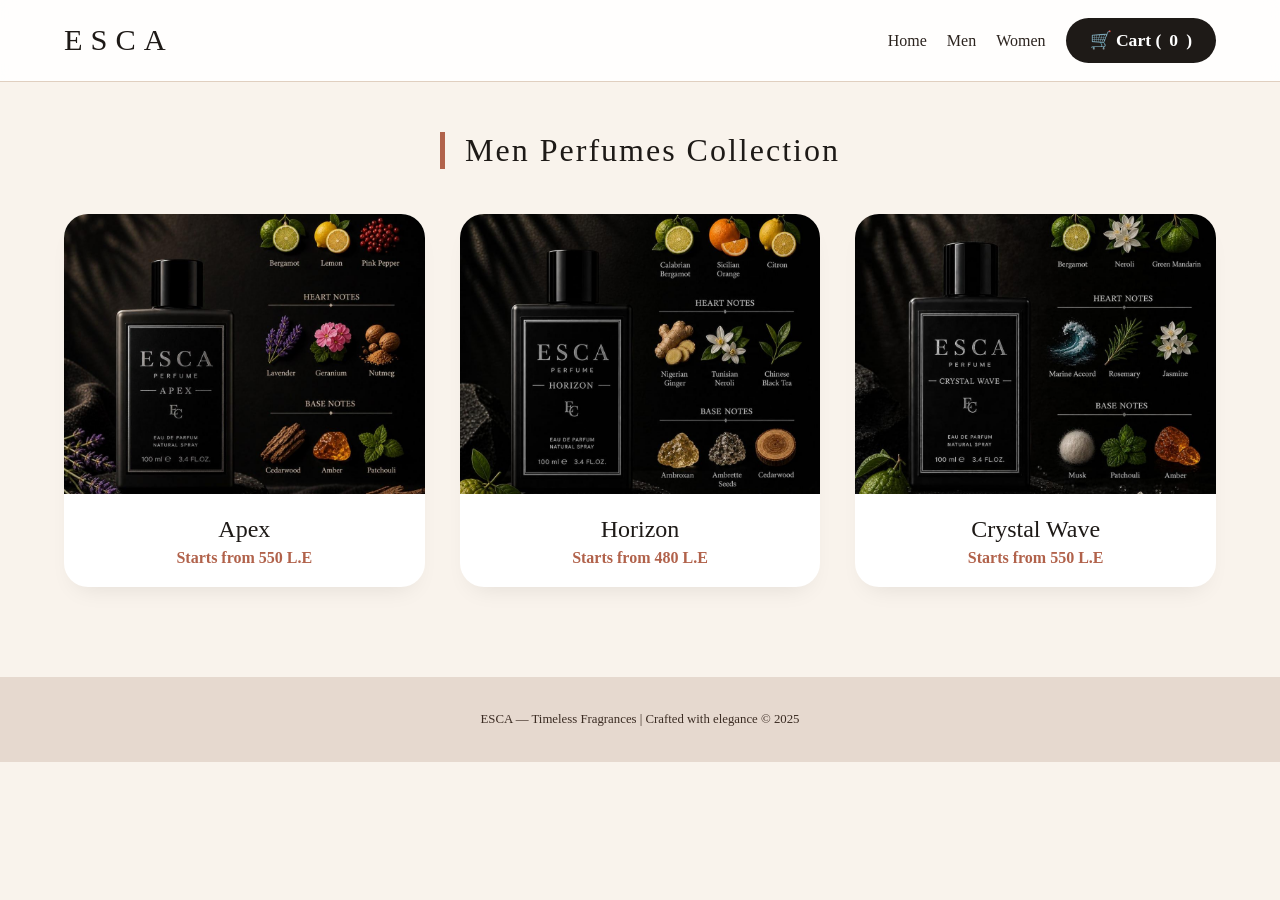
==== men.html @ ed93bd60 "Add files via upload" ====
<!DOCTYPE html>
<html lang="en">
<head>
    <meta charset="UTF-8">
    <meta name="viewport" content="width=device-width, initial-scale=1.0, user-scalable=yes">
    <title>ESCA - Men Perfumes</title>
    <link rel="stylesheet" href="style.css">
</head>
<body>

<header>
    <h1>ESCA</h1>
    <nav>
        <a href="index.html">Home</a>
        <a href="men.html">Men</a>
        <a href="women.html">Women</a>
        <button id="cart-btn">🛒 Cart (<span id="cart-count">0</span>)</button>
    </nav>
</header>

<main>
    <section class="collection">
        <h2>Men Perfumes Collection</h2>
        <div class="products-grid">
            <div class="perfume-card" data-product="Apex">
                <img src="men1.jpg.jpeg" alt="Apex">
                <h3>Apex</h3>
                <span>Starts from 550 L.E</span>
            </div>
            <div class="perfume-card" data-product="Horizon">
                <img src="men2.jpg.jpeg" alt="Horizon">
                <h3>Horizon</h3>
                <span>Starts from 480 L.E</span>
            </div>
            <div class="perfume-card" data-product="Crystal Wave">
                <img src="men3.jpg.jpeg" alt="Crystal Wave">
                <h3>Crystal Wave</h3>
                <span>Starts from 550 L.E</span>
            </div>
        </div>
    </section>
</main>

<footer>
    <p>ESCA — Timeless Fragrances | Crafted with elegance © 2025</p>
</footer>

<!-- MODAL -->
<div id="productModal" class="modal-overlay">
    <div class="product-modal">
        <div class="modal-close" id="closeModalBtn">✕</div>
        <div class="modal-inner">
            <div class="modal-image">
                <img id="modalImg" src="" alt="perfume">
            </div>
            <div class="modal-details">
                <h2 id="modalTitle"></h2>
                <div class="price-badge" id="modalPriceHint">Select size</div>
                <div class="size-selector">
                    <button class="size-btn" id="size50Btn">50 ML — </button>
                    <button class="size-btn" id="size100Btn">100 ML — </button>
                </div>
                <div class="fragrance-notes" id="fragranceNotesBox">
                    <h4>✨ Fragrance notes</h4>
                    <p id="notesText">Experience the signature ESCA blend.</p>
                </div>
            </div>
        </div>
    </div>
</div>

<div id="cartSidebar" class="cart-sidebar">
    <div class="cart-header">
        <h2>Your Cart</h2>
        <span class="close-cart" id="closeCartSidebarBtn">✕</span>
    </div>
    <ul id="cartList"></ul>
    <div class="cart-total">
        <span>Total:</span>
        <span id="cartTotal">0</span>
        <span>L.E</span>
    </div>
    
    <!-- حقول بيانات العميل -->
    <div class="customer-info">
        <h3>📋 Delivery Details</h3>
        <input type="text" id="customerName" placeholder="Full Name" class="cart-input">
        <input type="tel" id="customerPhone" placeholder="Phone Number" class="cart-input">
        <textarea id="customerAddress" placeholder="Full Address (Street, City, Building)" rows="3" class="cart-input"></textarea>
    </div>
    
    <button class="place-order-btn" id="whatsappOrderBtn">📲 Place Order via WhatsApp</button>
</div>

<!-- 1. استدعاء مكتبات فايربيز الأساسية -->
<script src="https://www.gstatic.com/firebasejs/10.8.0/firebase-app-compat.js"></script>
<script src="https://www.gstatic.com/firebasejs/10.8.0/firebase-firestore-compat.js"></script>

<!-- 2. ربط الفايربيز بمشروعك وتشغيل قاعدة البيانات -->
<script>
  const firebaseConfig = {
    apiKey: "AIzaSyCxBPD-orqHQqcExpM0kJfXnNjss--DFhM",
    authDomain: "esca-d3e5d.firebaseapp.com",
    projectId: "esca-d3e5d",
    storageBucket: "esca-d3e5d.firebasestorage.app",
    messagingSenderId: "375569449165",
    appId: "1:375569449165:web:48f9afd018ecf5d6ca2984",
    measurementId: "G-6FMXDCWFWV"
  };

  firebase.initializeApp(firebaseConfig);
  var db = firebase.firestore();
</script>

<!-- 3. ملف الكود بتاعك العادي جداً -->
<script src="script.js"></script>
</body>
</html>
---- style.css ----
* {
    margin: 0;
    padding: 0;
    box-sizing: border-box;
    font-family: 'Segoe UI', 'poppins', 'Times New Roman', serif;
}

body {
    background: #f9f3ec;
    color: #1e1a17;
    scroll-behavior: smooth;
}

::-webkit-scrollbar {
    width: 6px;
}
::-webkit-scrollbar-track {
    background: #e2d5ca;
}
::-webkit-scrollbar-thumb {
    background: #3a2c27;
    border-radius: 8px;
}

/* HEADER */
header {
    display: flex;
    justify-content: space-between;
    align-items: center;
    padding: 18px 5%;
    background: #ffffffdd;
    backdrop-filter: blur(8px);
    position: sticky;
    top: 0;
    z-index: 100;
    border-bottom: 1px solid #e0cfc0;
    flex-wrap: wrap;
}
header h1 {
    font-size: 1.9rem;
    letter-spacing: 8px;
    font-weight: 500;
    color: #1e1a17;
}
nav {
    display: flex;
    align-items: center;
    gap: 20px;
    flex-wrap: wrap;
}
nav a {
    text-decoration: none;
    color: #2c241f;
    font-weight: 500;
    transition: 0.2s;
    font-size: 1rem;
}
nav a:hover {
    color: #b1624b;
    border-bottom: 1px solid #b1624b;
}
#cart-btn, nav button {
    background: #1e1a17;
    border: none;
    padding: 12px 24px;
    border-radius: 40px;
    color: white;
    font-size: 1.1rem;
    cursor: pointer;
    transition: 0.2s;
    display: inline-flex;
    align-items: center;
    gap: 8px;
    font-weight: 600;
}
#cart-btn:hover, nav button:hover {
    background: #b1624b;
    transform: scale(0.97);
}
/* ========================
   HOME PAGE - زي الأول بالضبط
   ======================== */

.home {
    text-align: center;
    padding: 120px 20px;
    background: #f3e6dc;
    min-height: 70vh;
    display: flex;
    flex-direction: column;
    justify-content: center;
}

.home h2 {
    font-size: 55px;
    letter-spacing: 4px;
    font-weight: 500;
    margin-bottom: 20px;
    color: #2c241f;
}

.line {
    width: 100px;
    height: 2px;
    background: #b1624b;
    margin: 15px auto;
}

.home p {
    font-size: 20px;
    width: 600px;
    max-width: 90%;
    margin: 20px auto 40px;
    line-height: 1.6;
    color: #3f2e26;
}

.home-buttons {
    display: flex;
    justify-content: center;
    flex-wrap: wrap;
    gap: 20px;
    margin-top: 20px;
}

.home-buttons button {
    padding: 15px 35px;
    margin: 10px;
    border: 1.5px solid #2c241f;
    background: transparent;
    cursor: pointer;
    font-size: 15px;
    letter-spacing: 2px;
    font-weight: 600;
    transition: 0.3s;
    border-radius: 40px;
    color: #2c241f;
}

.home-buttons button:hover {
    background: #2c241f;
    color: #f3e8dc;
}

@keyframes fadeInUp {
    from {
        opacity: 0;
        transform: translateY(30px);
    }
    to {
        opacity: 1;
        transform: translateY(0);
    }
}

/* خط صغير تحت ESCA */
.esca-line {
    width: 120px;
    height: 2px;
    background: #b1624b;
    margin: 20px auto 30px;
}

/* العبارة الجذابة */
.tagline-big {
    margin-bottom: 50px;
}

.tagline-big p {
    font-size: clamp(1.2rem, 5vw, 1.8rem);
    font-style: italic;
    color: #5c3d2e;
    font-weight: 400;
    letter-spacing: 2px;
    max-width: 700px;
    margin: 0 auto;
    line-height: 1.6;
}

/* زراير كبار جنب بعض */
.home-buttons {
    display: flex;
    justify-content: center;
    gap: 30px;
    flex-wrap: wrap;
}

.home-buttons a {
    text-decoration: none;
}

.home-buttons button {
    padding: 18px 50px;
    font-size: 1.1rem;
    font-weight: 700;
    letter-spacing: 3px;
    border: 2px solid #2c241f;
    background: transparent;
    cursor: pointer;
    transition: 0.3s;
    border-radius: 50px;
    color: #2c241f;
    min-width: 220px;
}

.home-buttons button:hover {
    background: #2c241f;
    color: #f3e6dc;
    transform: scale(1.05);
    box-shadow: 0 8px 25px rgba(0,0,0,0.1);
}
/* النجوم */
.stars {
    position: absolute;
    top: 0;
    left: 0;
    width: 100%;
    height: 100%;
    pointer-events: none;
    overflow: hidden;
    z-index: 1;
}

.star {
    position: absolute;
    background: #c4a77d;
    border-radius: 50%;
    animation: twinkle 3s infinite ease-in-out;
}

.star.gold {
    background: #d4af37;
    box-shadow: 0 0 6px #d4af37;
}

@keyframes twinkle {
    0%, 100% { opacity: 0.15; transform: scale(1); }
    50% { opacity: 0.7; transform: scale(1.2); }
}

.home-content {
    position: relative;
    z-index: 2;
    padding: 40px 20px;
}

/* كلمة ESCA - كبيرة وحروف متفرقة */
.esca-title {
    display: flex;
    justify-content: center;
    gap: 35px;
    margin-bottom: 40px;
    flex-wrap: wrap;
}

.letter {
    font-size: clamp(5rem, 20vw, 12rem);
    font-weight: 900;
    background: linear-gradient(135deg, #8b6914, #c4a77d, #d4af37, #8b5e3c);
    background-size: 300% 300%;
    -webkit-background-clip: text;
    background-clip: text;
    color: transparent;
    animation: letterGlow 3s ease infinite, float 2s ease-in-out infinite;
    display: inline-block;
    letter-spacing: 20px;
}

@keyframes letterGlow {
    0%, 100% { filter: drop-shadow(0 0 3px #c4a77d); }
    50% { filter: drop-shadow(0 0 20px #d4af37); }
}

@keyframes float {
    0%, 100% { transform: translateY(0px); }
    50% { transform: translateY(-12px); }
}

.letter:nth-child(1) { animation-delay: 0s; }
.letter:nth-child(2) { animation-delay: 0.1s; }
.letter:nth-child(3) { animation-delay: 0.2s; }
.letter:nth-child(4) { animation-delay: 0.3s; }

/* السطر العلوي */
.tagline {
    margin: 30px 0;
}

.glow {
    font-size: 1.3rem;
    letter-spacing: 5px;
    color: #8b5e3c;
    text-shadow: 0 0 8px #d4af37;
    animation: pulseGlow 2s ease infinite;
}

@keyframes pulseGlow {
    0%, 100% { opacity: 0.7; text-shadow: 0 0 3px #c4a77d; }
    50% { opacity: 1; text-shadow: 0 0 15px #d4af37; }
}

/* الجملة */
r-radius: 30px;
/* الجملة - من غير صندوق، أنيق وبسيط */
/* الجملة - خط رفيع تحت */
.hero-quote {
    margin: 50px auto;
    max-width: 800px;
}

.hero-quote p {
    font-size: 1.5rem;
    font-style: italic;
    color: #5c3d2e;
    line-height: 1.8;
    letter-spacing: 1px;
    font-weight: 400;
    border-bottom: 1px solid #c4a77d;
    display: inline-block;
    padding-bottom: 12px;
}


/* زراير الهوم - بنية وكبيرة */
.home .home-buttons button {
    background: #5c3d2e;
    border: 1px solid #c4a77d;
    color: #f5ede4;
    font-weight: 700;
    font-size: 1.1rem;
    padding: 16px 42px;
    letter-spacing: 2px;
    transition: 0.3s;
    border-radius: 50px;
}

.home .home-buttons button:hover {
    background: #c4a77d;
    color: #3d2a1f;
    border-color: #8b6914;
    transform: scale(1.03);
    box-shadow: 0 5px 20px rgba(92, 61, 46, 0.3);
}

/* ========================
   COLLECTION PAGES (men - women)
   ======================== */

.collection {
    text-align: center;
    padding: 50px 5%;
}
.collection h2 {
    font-size: 2rem;
    margin-bottom: 45px;
    font-weight: 500;
    letter-spacing: 2px;
    border-left: 5px solid #b1624b;
    display: inline-block;
    padding-left: 20px;
}
.products-grid {
    display: grid;
    grid-template-columns: repeat(auto-fit, minmax(270px, 1fr));
    gap: 35px;
    max-width: 1400px;
    margin: 0 auto;
}
.perfume-card {
    background: white;
    border-radius: 24px;
    overflow: hidden;
    cursor: pointer;
    transition: all 0.3s ease;
    box-shadow: 0 12px 24px -12px rgba(0,0,0,0.1);
    text-align: center;
    padding-bottom: 20px;
}
.perfume-card:hover {
    transform: translateY(-8px);
    box-shadow: 0 22px 30px -12px rgba(0,0,0,0.2);
}
.perfume-card img {
    width: 100%;
    height: 280px;
    object-fit: cover;
    background: #f7ede4;
    transition: 0.3s;
}
.perfume-card h3 {
    margin: 18px 0 6px;
    font-size: 1.5rem;
    font-weight: 500;
}
.perfume-card span {
    color: #b1624b;
    font-weight: 600;
    font-size: 1rem;
}

/* ========================
   MODAL - LARGE POPUP
   ======================== */

.modal-overlay {
    display: none;
    position: fixed;
    top: 0;
    left: 0;
    width: 100%;
    height: 100%;
    background-color: rgba(0, 0, 0, 0.7);
    backdrop-filter: blur(6px);
    z-index: 1000;
    justify-content: center;
    align-items: center;
}
.product-modal {
    background: #ffffff;
    width: 95%;
    max-width: 1200px;
    max-height: 85vh;
    border-radius: 32px;
    display: flex;
    flex-direction: column;
    overflow-y: auto;
    position: relative;
    animation: fadeSlideUp 0.25s ease;
}
@keyframes fadeSlideUp {
    from {
        opacity: 0;
        transform: translateY(30px);
    }
    to {
        opacity: 1;
        transform: translateY(0);
    }
}
.modal-inner {
    display: flex;
    flex-wrap: wrap;
}
.modal-image {
    flex: 1;
    background: #faf0e8;
    display: flex;
    align-items: center;
    justify-content: center;
    padding: 40px;
}
.modal-image img {
    max-width: 100%;
    max-height: 450px;
    object-fit: contain;
    border-radius: 24px;
    box-shadow: 0 10px 18px rgba(0,0,0,0.1);
}
.modal-details {
    flex: 1.2;
    padding: 35px 40px;
    display: flex;
    flex-direction: column;
    gap: 20px;
    max-height: 80vh;
    overflow-y: auto;
}
.modal-details h2 {
    font-size: 2rem;
    font-weight: 500;
    color: #2c241f;
}
.price-badge {
    background: #f0e2d8;
    display: inline-block;
    padding: 5px 14px;
    border-radius: 40px;
    font-size: 0.9rem;
    font-weight: 600;
    width: fit-content;
}
.size-selector {
    display: flex;
    flex-direction: column;
    gap: 12px;
    margin: 15px 0;
}
.size-btn {
    background: #f4ede8;
    border: 1px solid #cfbfb2;
    padding: 18px 0;
    font-size: 1.2rem;
    font-weight: 700;
    border-radius: 60px;
    cursor: pointer;
    transition: all 0.2s;
    width: 100%;
    color: #2c241f;
}
.size-btn:hover {
    background: #2c241f;
    color: white;
    border-color: #2c241f;
}
.fragrance-notes {
    background: #faf3ed;
    padding: 20px 24px;
    border-radius: 28px;
    margin-top: 10px;
}
.fragrance-notes h4 {
    margin-bottom: 12px;
    font-weight: 600;
    font-size: 1.1rem;
}
.fragrance-notes p {
    font-size: 1rem;
    line-height: 1.6;
    color: #4b3a30;
    white-space: pre-wrap;
    word-break: break-word;
}
.modal-close {
    position: absolute;
    top: 18px;
    right: 24px;
    font-size: 32px;
    background: white;
    width: 42px;
    height: 42px;
    border-radius: 30px;
    display: flex;
    align-items: center;
    justify-content: center;
    cursor: pointer;
    box-shadow: 0 4px 12px rgba(0,0,0,0.1);
    transition: 0.2s;
    z-index: 10;
}
.modal-close:hover {
    background: #f0e0d4;
    transform: rotate(90deg);
}

/* ========================
   CART SIDEBAR
   ======================== */

.cart-sidebar {
    position: fixed;
    top: 0;
    right: -420px;
    width: 380px;
    max-width: 85vw;
    height: 100%;
    background: white;
    box-shadow: -8px 0 28px rgba(0,0,0,0.2);
    z-index: 1100;
    transition: right 0.35s cubic-bezier(0.2, 0.9, 0.4, 1.1);
    display: flex;
    flex-direction: column;
    padding: 20px;
}
.cart-sidebar.show {
    right: 0;
}
.cart-header {
    display: flex;
    justify-content: space-between;
    align-items: center;
    border-bottom: 1px solid #ddd;
    padding-bottom: 12px;
}
.cart-header h2 {
    font-size: 1.7rem;
}
.close-cart {
    font-size: 32px;
    cursor: pointer;
}
#cartList {
    list-style: none;
    flex: 1;
    overflow-y: auto;
    margin: 20px 0;
    padding-right: 6px;
}

/* CART ITEM STYLES */
.cart-item {
    display: flex;
    justify-content: space-between;
    align-items: center;
    flex-wrap: wrap;
    gap: 10px;
    background: #faf3ed;
    margin-bottom: 12px;
    padding: 12px 15px;
    border-radius: 20px;
}
.cart-item-info {
    flex: 2;
}
.cart-item-name {
    font-weight: 700;
    font-size: 0.9rem;
    color: #2c241f;
}
.cart-item-size {
    font-size: 0.7rem;
    color: #b1624b;
}
.cart-item-price {
    font-size: 0.8rem;
    font-weight: 600;
    margin-top: 4px;
}
.cart-item-controls {
    display: flex;
    align-items: center;
    gap: 8px;
}
.qty-btn {
    width: 38px;
    height: 38px;
    border-radius: 50%;
    border: none;
    background: #e0cfc0;
    font-size: 1.4rem;
    font-weight: bold;
    cursor: pointer;
    transition: 0.2s;
}
.qty-btn:hover {
    background: #b1624b;
    color: white;
}
.cart-item-qty {
    font-weight: 700;
    font-size: 1rem;
    min-width: 25px;
    text-align: center;
}
.remove-btn {
    background: none;
    border: none;
    font-size: 1.2rem;
    cursor: pointer;
    padding: 5px 8px;
    border-radius: 50%;
    transition: 0.2s;
}
.remove-btn:hover {
    background: #e0cfc0;
}

/* سعر إجمالي الكارت */
.cart-total {
    display: flex;
    justify-content: space-between;
    align-items: center;
    padding: 15px 0;
    margin-top: 10px;
    border-top: 2px solid #e0cfc0;
    font-size: 1.2rem;
    font-weight: 700;
}
.cart-total span:first-child {
    font-size: 1rem;
    font-weight: 600;
}
.cart-total span:nth-child(2) {
    font-size: 1.3rem;
    color: #b1624b;
}

.place-order-btn {
    background: #1e1a17;
    border: none;
    padding: 18px;
    color: white;
    font-weight: 700;
    border-radius: 60px;
    font-size: 1.1rem;
    cursor: pointer;
    margin-top: 12px;
}
.empty-cart-msg {
    text-align: center;
    color: #8f7a6b;
    padding: 30px 0;
}
footer {
    text-align: center;
    padding: 35px;
    background: #e6d9cf;
    margin-top: 40px;
    color: #3b2c23;
    font-size: 0.8rem;
}

@media (max-width: 700px) {
    .modal-inner {
        flex-direction: column;
    }
    .modal-image {
        padding: 20px;
    }
    .modal-details {
        padding: 20px;
    }
    header {
        flex-direction: column;
        gap: 12px;
    }
}
/* Customer Info Form */
.customer-info {
    margin: 15px 0;
    padding: 15px 0;
    border-top: 1px solid #e0cfc0;
    border-bottom: 1px solid #e0cfc0;
}

.customer-info h3 {
    font-size: 1rem;
    margin-bottom: 12px;
    color: #5c3d2e;
    text-align: center;
}

.cart-input {
    width: 100%;
    padding: 12px;
    margin-bottom: 10px;
    border: 1px solid #e0cfc0;
    border-radius: 12px;
    font-size: 0.9rem;
    background: #fefaf5;
    box-sizing: border-box;
}

.cart-input:focus {
    outline: none;
    border-color: #b1624b;
}
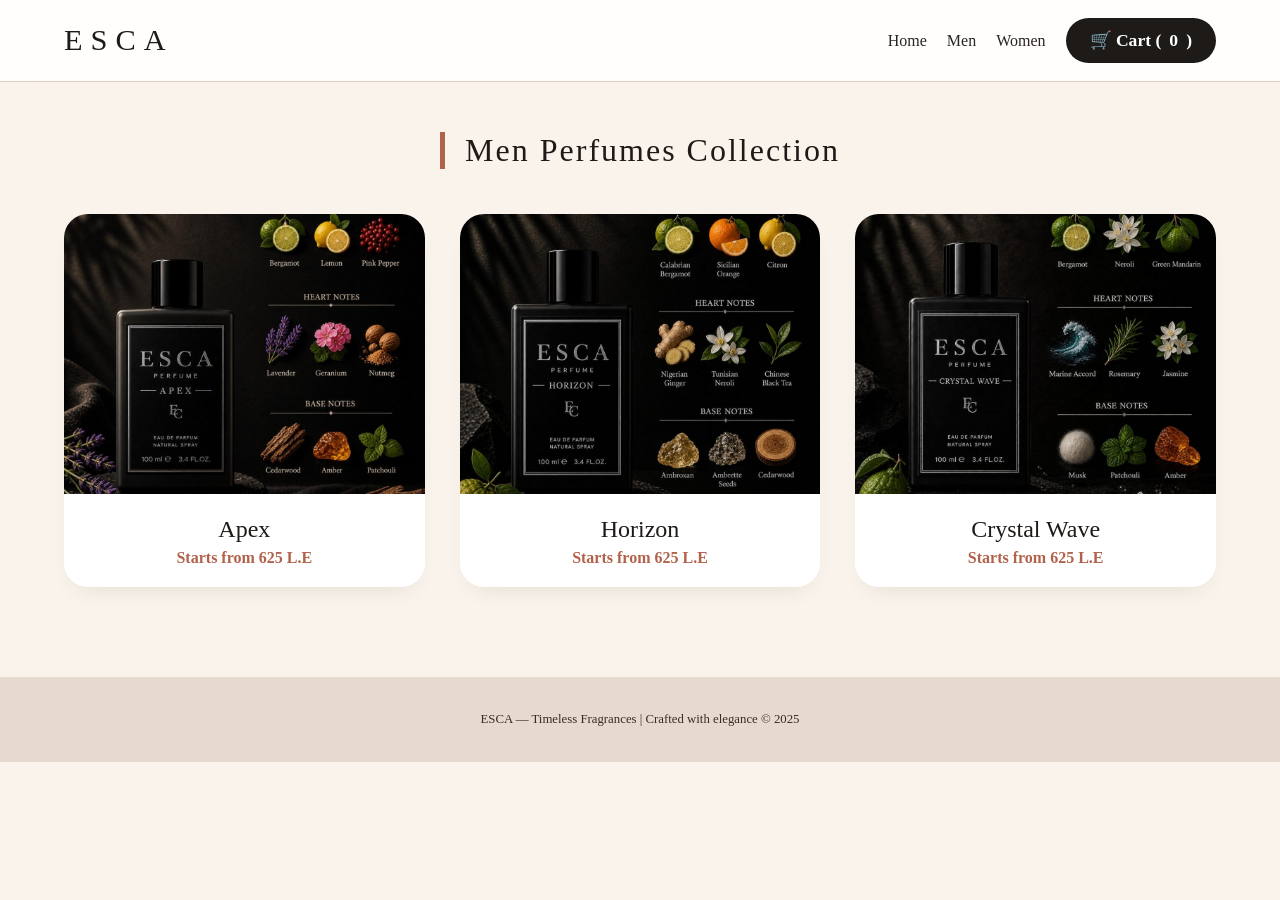
==== commit 32d3c1bf: "Update men.html" ====
--- a/men.html
+++ b/men.html
@@ -25,17 +25,17 @@
             <div class="perfume-card" data-product="Apex">
                 <img src="men1.jpg.jpeg" alt="Apex">
                 <h3>Apex</h3>
-                <span>Starts from 550 L.E</span>
+                <span>Starts from 625 L.E</span>
             </div>
             <div class="perfume-card" data-product="Horizon">
                 <img src="men2.jpg.jpeg" alt="Horizon">
                 <h3>Horizon</h3>
-                <span>Starts from 480 L.E</span>
+                <span>Starts from 625 L.E</span>
             </div>
             <div class="perfume-card" data-product="Crystal Wave">
                 <img src="men3.jpg.jpeg" alt="Crystal Wave">
                 <h3>Crystal Wave</h3>
-                <span>Starts from 550 L.E</span>
+                <span>Starts from 625 L.E</span>
             </div>
         </div>
     </section>
@@ -115,4 +115,4 @@
 <!-- 3. ملف الكود بتاعك العادي جداً -->
 <script src="script.js"></script>
 </body>
-</html>+</html>
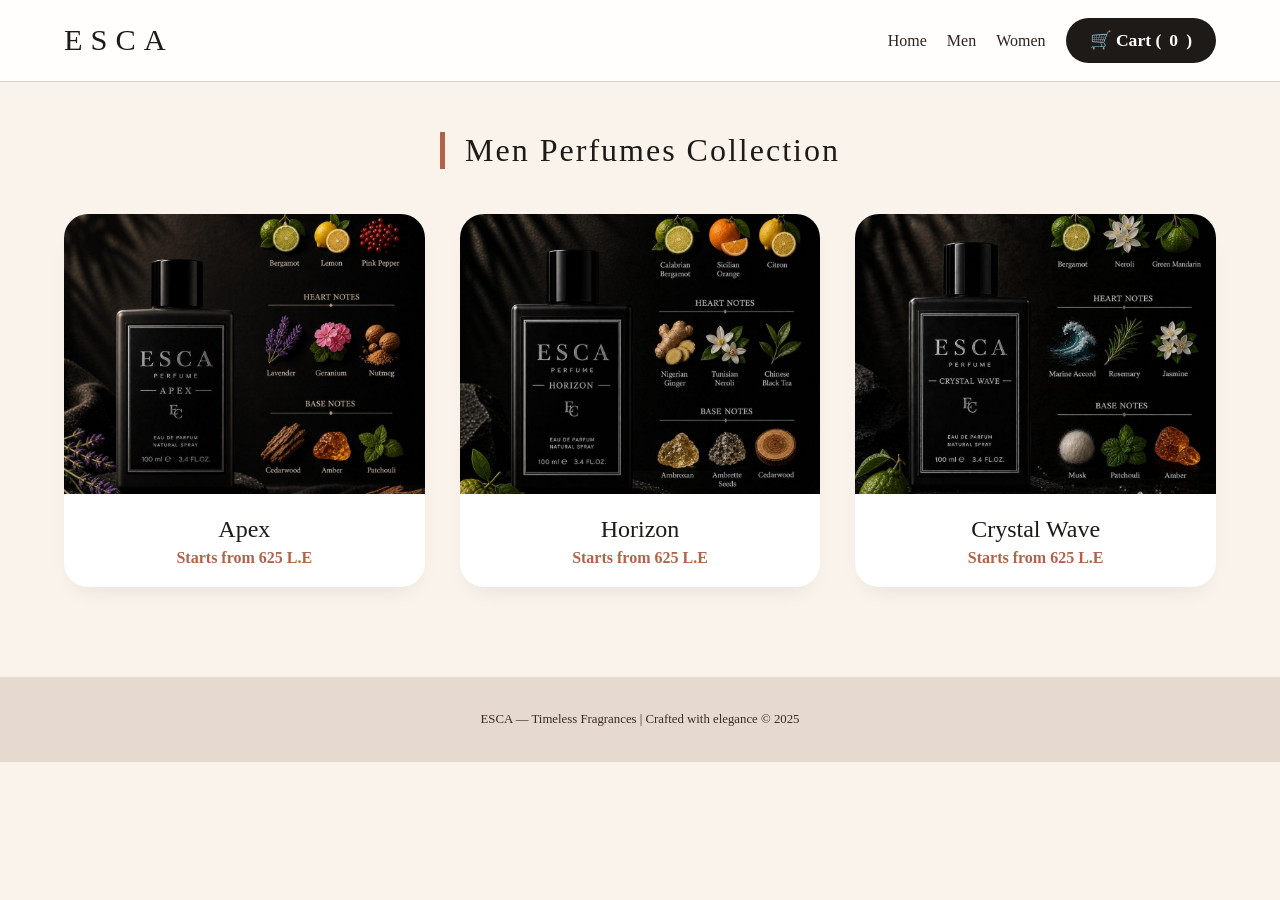
==== commit 8114eae6: "Fix HTML encoding issues in men.html" ====
--- a/men.html
+++ b/men.html
@@ -89,7 +89,7 @@
         <textarea id="customerAddress" placeholder="Full Address (Street, City, Building)" rows="3" class="cart-input"></textarea>
     </div>
     
-    <button class="place-order-btn" id="whatsappOrderBtn">📲 Place Order via WhatsApp</button>
+    <button class="place-order-btn" id="OrderBtn">📲 Place Order  </button>
 </div>
 
 <!-- 1. استدعاء مكتبات فايربيز الأساسية -->
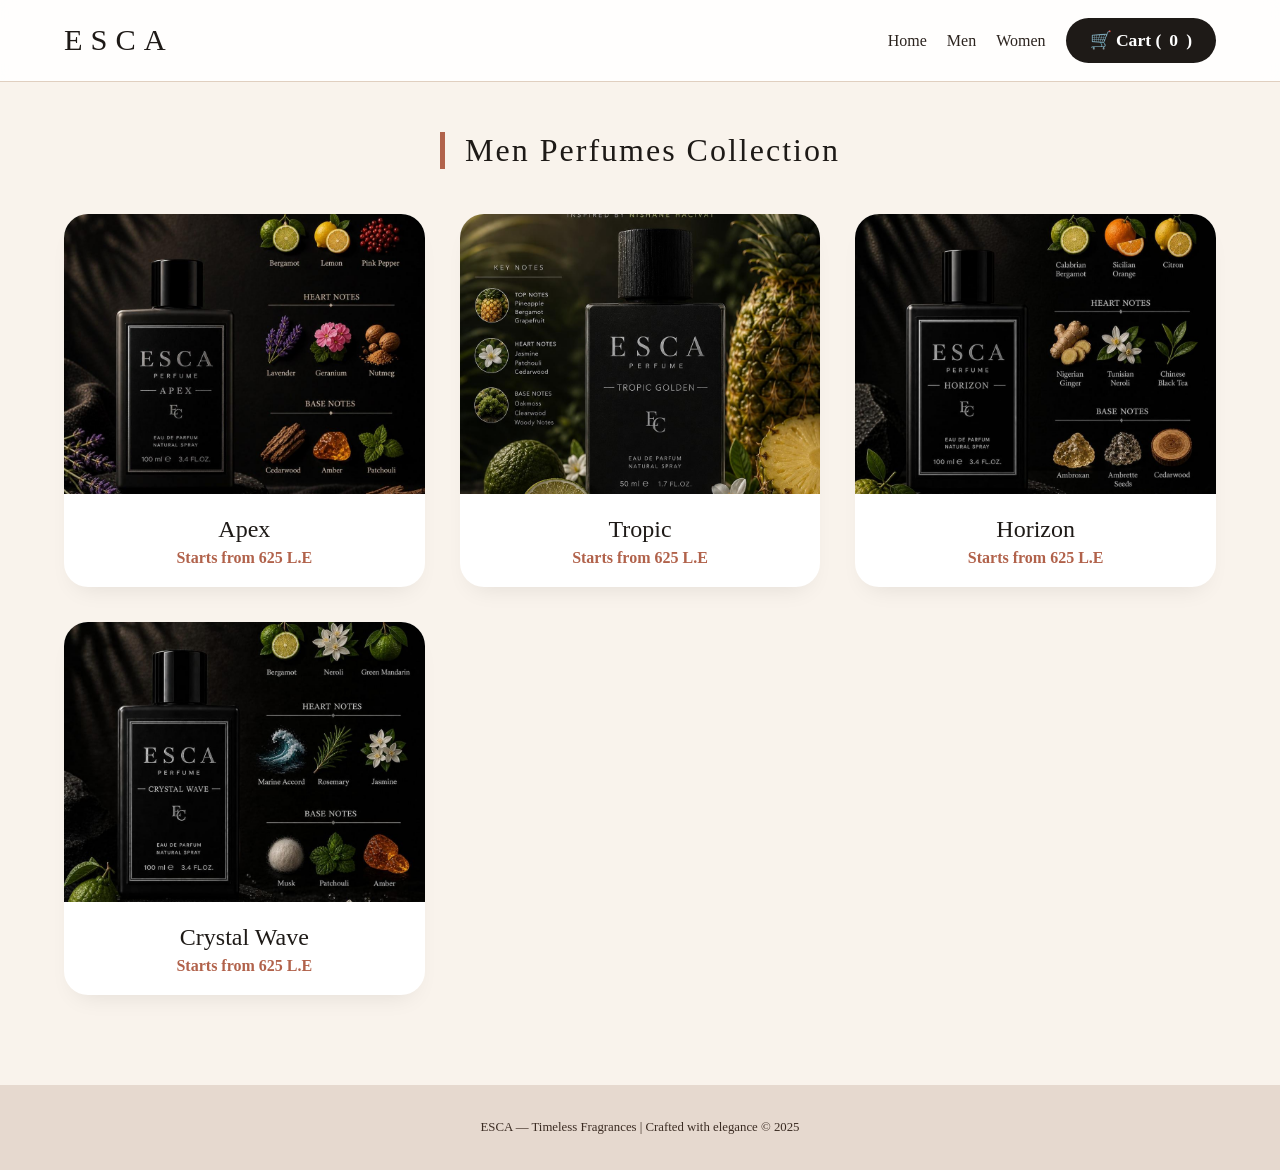
==== commit c2a4c5cd: "Update men.html" ====
--- a/men.html
+++ b/men.html
@@ -25,6 +25,11 @@
             <div class="perfume-card" data-product="Apex">
                 <img src="men1.jpg.jpeg" alt="Apex">
                 <h3>Apex</h3>
+                <span>Starts from 625 L.E</span>
+            </div>
+            <div class="perfume-card" data-product="Tropic">
+                <img src="tropic.jpg" alt="Tropic">
+                <h3>Tropic</h3>
                 <span>Starts from 625 L.E</span>
             </div>
             <div class="perfume-card" data-product="Horizon">
